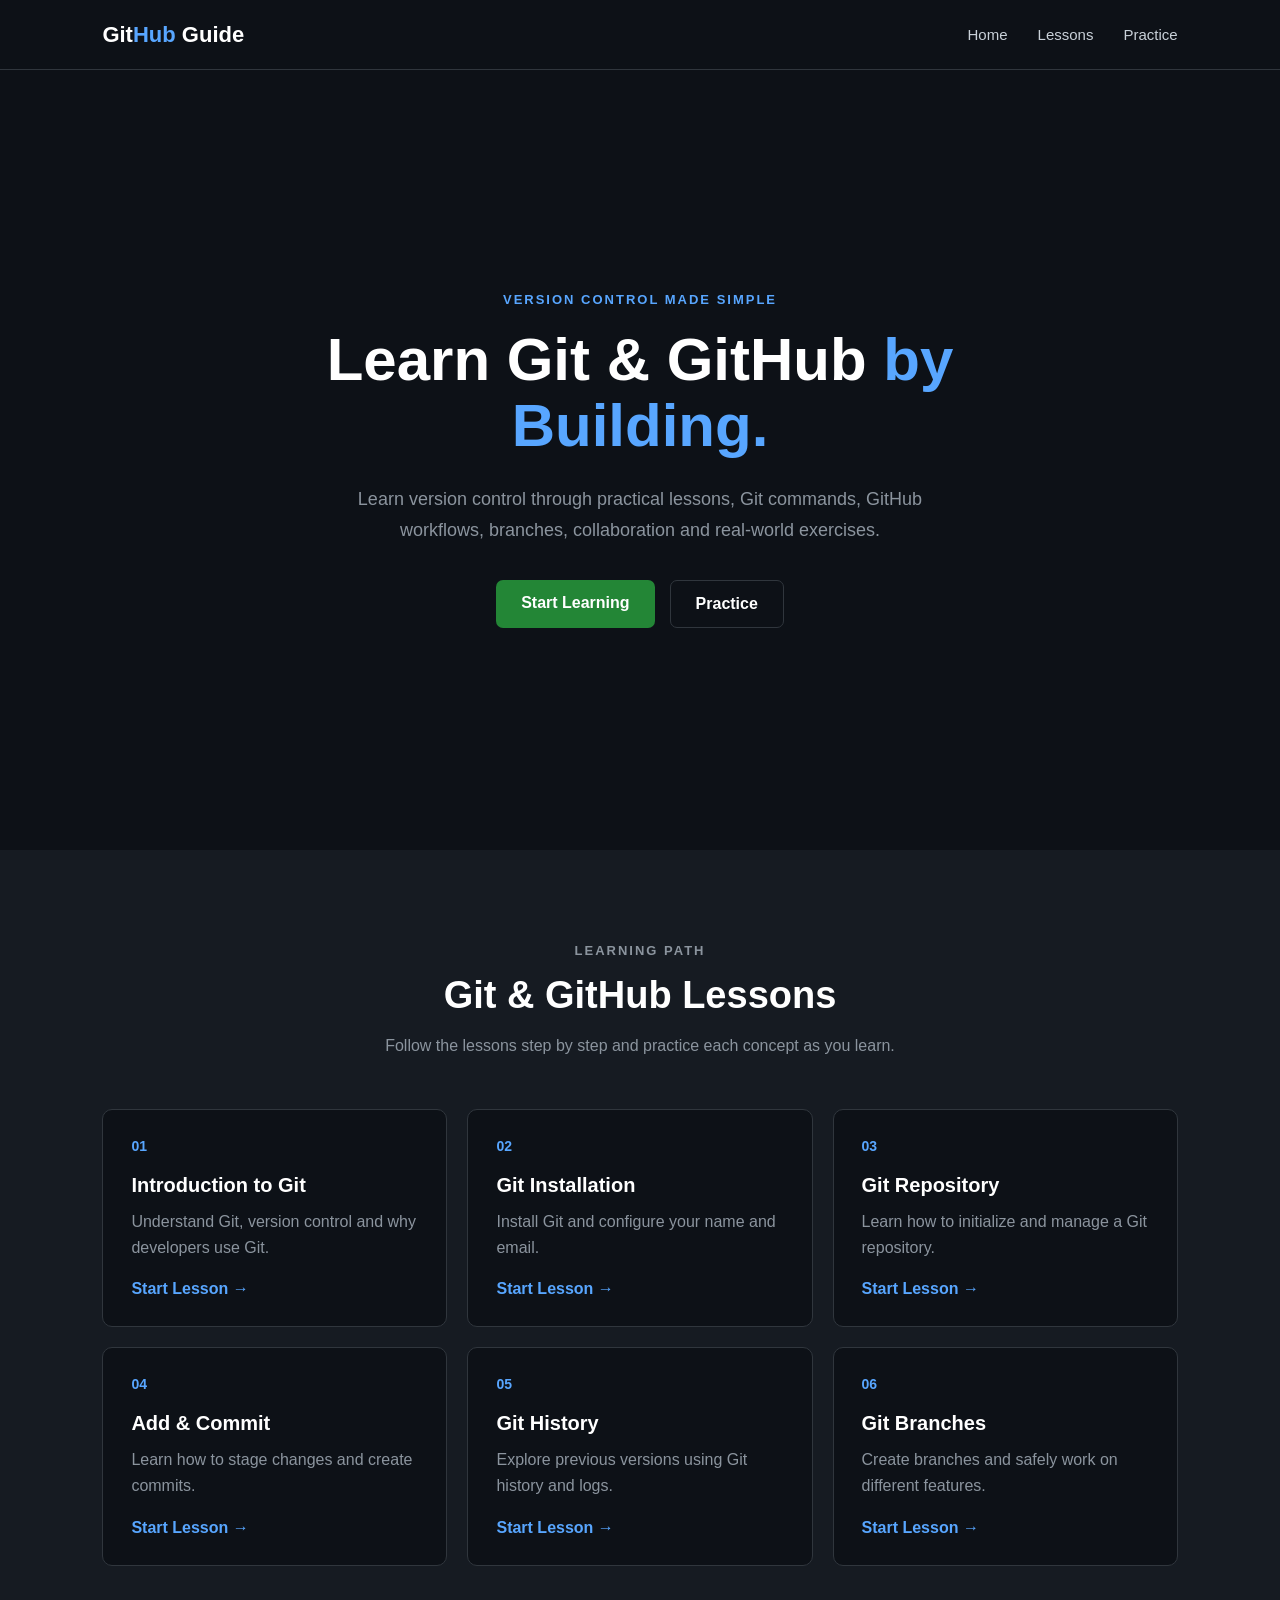
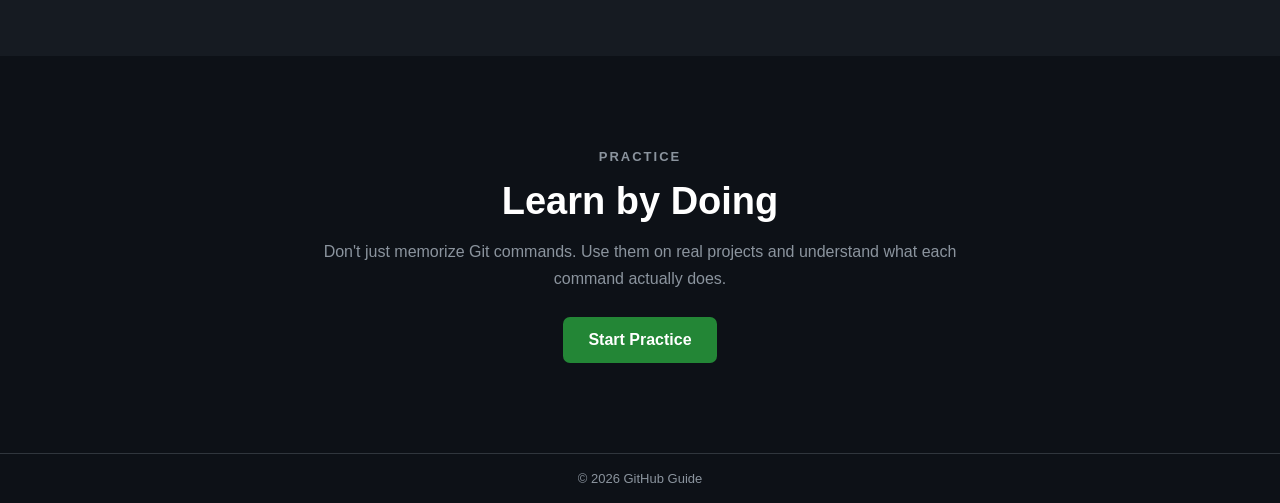
==== index.html @ 256d92c2 "Create lessons dashboard" ====
<!DOCTYPE html>
<html lang="en">

<head>
    <meta charset="UTF-8">
    <meta name="viewport" content="width=device-width, initial-scale=1.0">

    <title>GitHub Guide</title>

    <link rel="stylesheet" href="css/style.css">
</head>

<body>

    <!-- NAVIGATION -->

    <header class="navbar">

        <div class="logo">
            Git<span>Hub</span> Guide
        </div>

        <nav>
            <a href="index.html">Home</a>
            <a href="#lessons">Lessons</a>
            <a href="#practice">Practice</a>
        </nav>

    </header>


    <!-- HERO -->

    <main>

        <section class="hero">

            <div class="hero-content">

                <p class="tagline">
                    VERSION CONTROL MADE SIMPLE
                </p>

                <h1>
                    Learn Git & GitHub
                    <span>by Building.</span>
                </h1>

                <p class="description">
                    Learn version control through practical lessons,
                    Git commands, GitHub workflows, branches,
                    collaboration and real-world exercises.
                </p>

                <div class="buttons">

                    <a href="#lessons" class="btn primary">
                        Start Learning
                    </a>

                    <a href="#practice" class="btn secondary">
                        Practice
                    </a>

                </div>

            </div>

        </section>


        <!-- LESSONS -->

        <section class="lessons" id="lessons">

            <div class="section-heading">

                <p class="section-label">
                    LEARNING PATH
                </p>

                <h2>
                    Git & GitHub Lessons
                </h2>

                <p>
                    Follow the lessons step by step and practice
                    each concept as you learn.
                </p>

            </div>


            <div class="lesson-grid">

                <!-- LESSON 1 -->

                <div class="lesson-card">

                    <div class="lesson-number">
                        01
                    </div>

                    <h3>
                        Introduction to Git
                    </h3>

                    <p>
                        Understand Git, version control and
                        why developers use Git.
                    </p>

                    <a href="#">
                        Start Lesson →
                    </a>

                </div>


                <!-- LESSON 2 -->

                <div class="lesson-card">

                    <div class="lesson-number">
                        02
                    </div>

                    <h3>
                        Git Installation
                    </h3>

                    <p>
                        Install Git and configure your name
                        and email.
                    </p>

                    <a href="#">
                        Start Lesson →
                    </a>

                </div>


                <!-- LESSON 3 -->

                <div class="lesson-card">

                    <div class="lesson-number">
                        03
                    </div>

                    <h3>
                        Git Repository
                    </h3>

                    <p>
                        Learn how to initialize and manage
                        a Git repository.
                    </p>

                    <a href="#">
                        Start Lesson →
                    </a>

                </div>


                <!-- LESSON 4 -->

                <div class="lesson-card">

                    <div class="lesson-number">
                        04
                    </div>

                    <h3>
                        Add & Commit
                    </h3>

                    <p>
                        Learn how to stage changes and create
                        commits.
                    </p>

                    <a href="#">
                        Start Lesson →
                    </a>

                </div>


                <!-- LESSON 5 -->

                <div class="lesson-card">

                    <div class="lesson-number">
                        05
                    </div>

                    <h3>
                        Git History
                    </h3>

                    <p>
                        Explore previous versions using Git
                        history and logs.
                    </p>

                    <a href="#">
                        Start Lesson →
                    </a>

                </div>


                <!-- LESSON 6 -->

                <div class="lesson-card">

                    <div class="lesson-number">
                        06
                    </div>

                    <h3>
                        Git Branches
                    </h3>

                    <p>
                        Create branches and safely work on
                        different features.
                    </p>

                    <a href="#">
                        Start Lesson →
                    </a>

                </div>

            </div>

        </section>


        <!-- PRACTICE -->

        <section class="practice" id="practice">

            <div class="practice-content">

                <p class="section-label">
                    PRACTICE
                </p>

                <h2>
                    Learn by Doing
                </h2>

                <p>
                    Don't just memorize Git commands.
                    Use them on real projects and understand
                    what each command actually does.
                </p>

                <a href="#" class="btn primary">
                    Start Practice
                </a>

            </div>

        </section>

    </main>


    <!-- FOOTER -->

    <footer>

        <p>
            © 2026 GitHub Guide
        </p>

    </footer>


    <script src="js/script.js"></script>

</body>

</html>
---- css/style.css ----
* {
    margin: 0;
    padding: 0;
    box-sizing: border-box;
}

body {
    font-family: Arial, sans-serif;
    background: #0d1117;
    color: #ffffff;
}


/* NAVBAR */

.navbar {
    height: 70px;
    padding: 0 8%;
    display: flex;
    align-items: center;
    justify-content: space-between;

    border-bottom: 1px solid #30363d;
}

.logo {
    font-size: 22px;
    font-weight: bold;
}

.logo span {
    color: #58a6ff;
}

.navbar nav {
    display: flex;
    gap: 30px;
}

.navbar nav a {
    color: #c9d1d9;
    text-decoration: none;
    font-size: 15px;
}

.navbar nav a:hover {
    color: #58a6ff;
}


/* HERO */

.hero {
    min-height: calc(100vh - 120px);

    display: flex;
    align-items: center;
    justify-content: center;

    padding: 60px 8%;
}

.hero-content {
    max-width: 850px;
    text-align: center;
}

.tagline {
    color: #58a6ff;
    font-size: 13px;
    font-weight: bold;
    letter-spacing: 2px;
    margin-bottom: 20px;
}

h1 {
    font-size: 60px;
    line-height: 1.1;
    margin-bottom: 25px;
}

h1 span {
    color: #58a6ff;
}

.description {
    max-width: 650px;
    margin: auto;

    color: #8b949e;
    font-size: 18px;
    line-height: 1.7;
}


/* BUTTONS */

.buttons {
    margin-top: 35px;

    display: flex;
    justify-content: center;
    gap: 15px;
}

.btn {
    padding: 14px 25px;
    border-radius: 7px;

    text-decoration: none;
    font-weight: bold;
}

.primary {
    background: #238636;
    color: white;
}

.primary:hover {
    background: #2ea043;
}

.secondary {
    border: 1px solid #30363d;
    color: #ffffff;
}

.secondary:hover {
    background: #21262d;
}


/* FOOTER */

footer {
    height: 50px;

    display: flex;
    align-items: center;
    justify-content: center;

    border-top: 1px solid #30363d;

    color: #8b949e;
    font-size: 13px;
}

/* LESSONS */

.lessons {
    padding: 90px 8%;
    background: #161b22;
}

.section-heading {
    text-align: center;
    max-width: 650px;
    margin: 0 auto 50px;
}

.section-label {
    color: #58a6ff;
    font-size: 13px;
    font-weight: bold;
    letter-spacing: 2px;
    margin-bottom: 12px;
}

.section-heading h2,
.practice h2 {
    font-size: 38px;
    margin-bottom: 15px;
}

.section-heading p,
.practice p {
    color: #8b949e;
    line-height: 1.7;
}


/* LESSON GRID */

.lesson-grid {
    max-width: 1100px;
    margin: auto;

    display: grid;

    grid-template-columns:
        repeat(3, 1fr);

    gap: 20px;
}


/* LESSON CARD */

.lesson-card {
    padding: 28px;

    background: #0d1117;

    border: 1px solid #30363d;

    border-radius: 10px;

    transition: 0.3s;
}

.lesson-card:hover {
    transform: translateY(-5px);
    border-color: #58a6ff;
}

.lesson-number {
    color: #58a6ff;

    font-size: 14px;

    font-weight: bold;

    margin-bottom: 20px;
}

.lesson-card h3 {
    font-size: 20px;

    margin-bottom: 12px;
}

.lesson-card p {
    color: #8b949e;

    line-height: 1.6;

    margin-bottom: 20px;
}

.lesson-card a {
    color: #58a6ff;

    text-decoration: none;

    font-weight: bold;
}

.lesson-card a:hover {
    text-decoration: underline;
}


/* PRACTICE */

.practice {
    padding: 90px 8%;

    text-align: center;
}

.practice-content {
    max-width: 650px;

    margin: auto;
}

.practice .btn {
    display: inline-block;

    margin-top: 25px;
}


/* RESPONSIVE DESIGN */

@media (max-width: 850px) {

    .lesson-grid {
        grid-template-columns: repeat(2, 1fr);
    }

    h1 {
        font-size: 45px;
    }

}


@media (max-width: 600px) {

    .navbar {
        padding: 0 5%;
    }

    .navbar nav {
        gap: 12px;
    }

    .navbar nav a {
        font-size: 13px;
    }

    .lesson-grid {
        grid-template-columns: 1fr;
    }

    h1 {
        font-size: 38px;
    }

    .description {
        font-size: 16px;
    }

    .buttons {
        flex-direction: column;
    }

    .btn {
        display: block;
    }

}
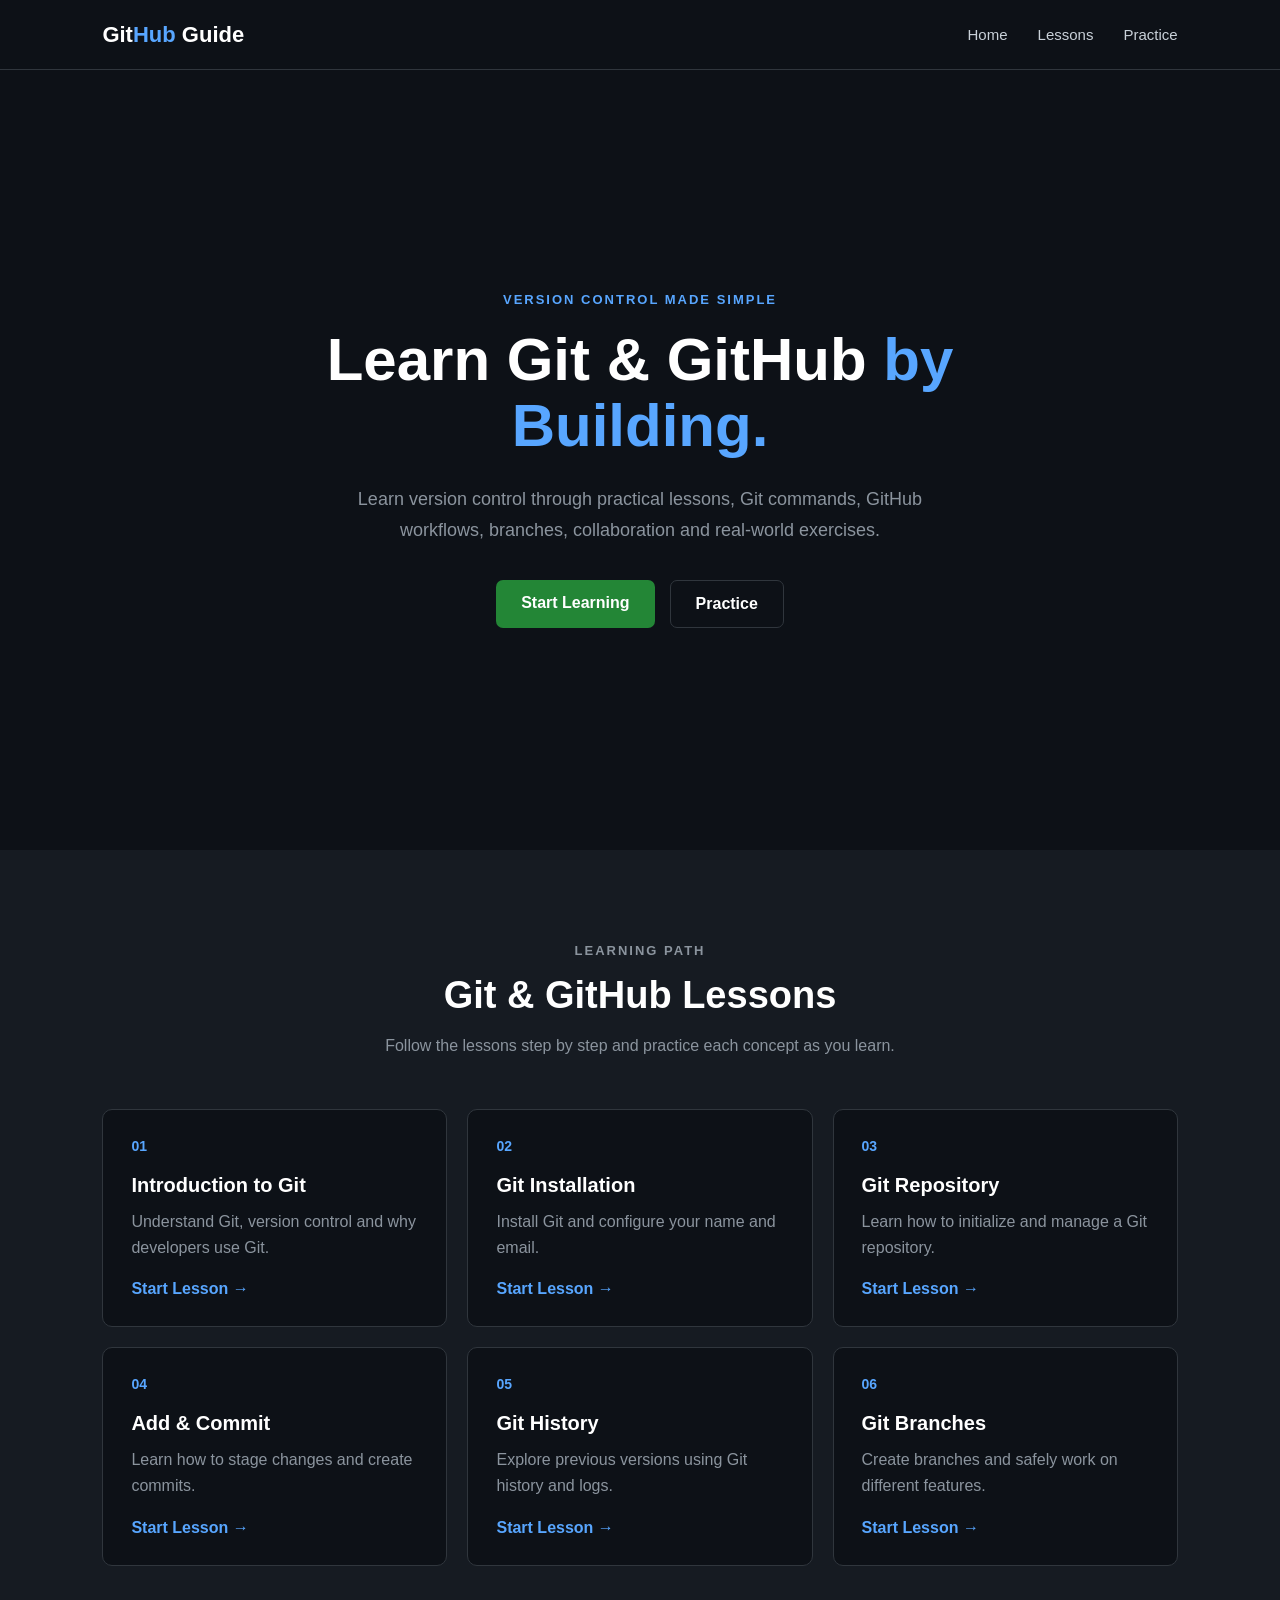
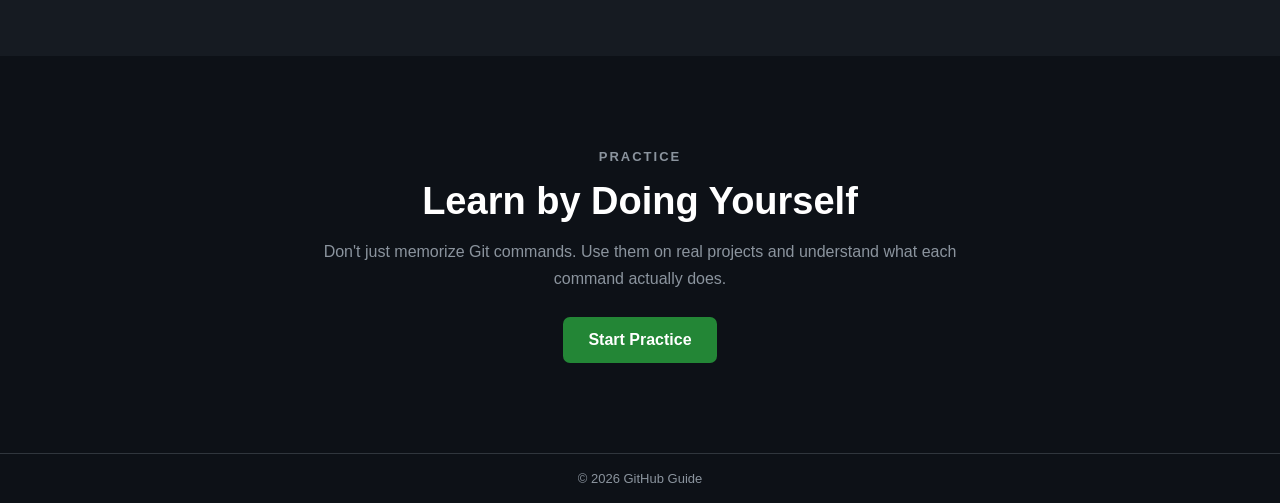
==== commit c861ab52: "Create lessons dashboards" ====
--- a/index.html
+++ b/index.html
@@ -252,7 +252,7 @@
                 </p>
 
                 <h2>
-                    Learn by Doing
+                    Learn by Doing Yourself
                 </h2>
 
                 <p>
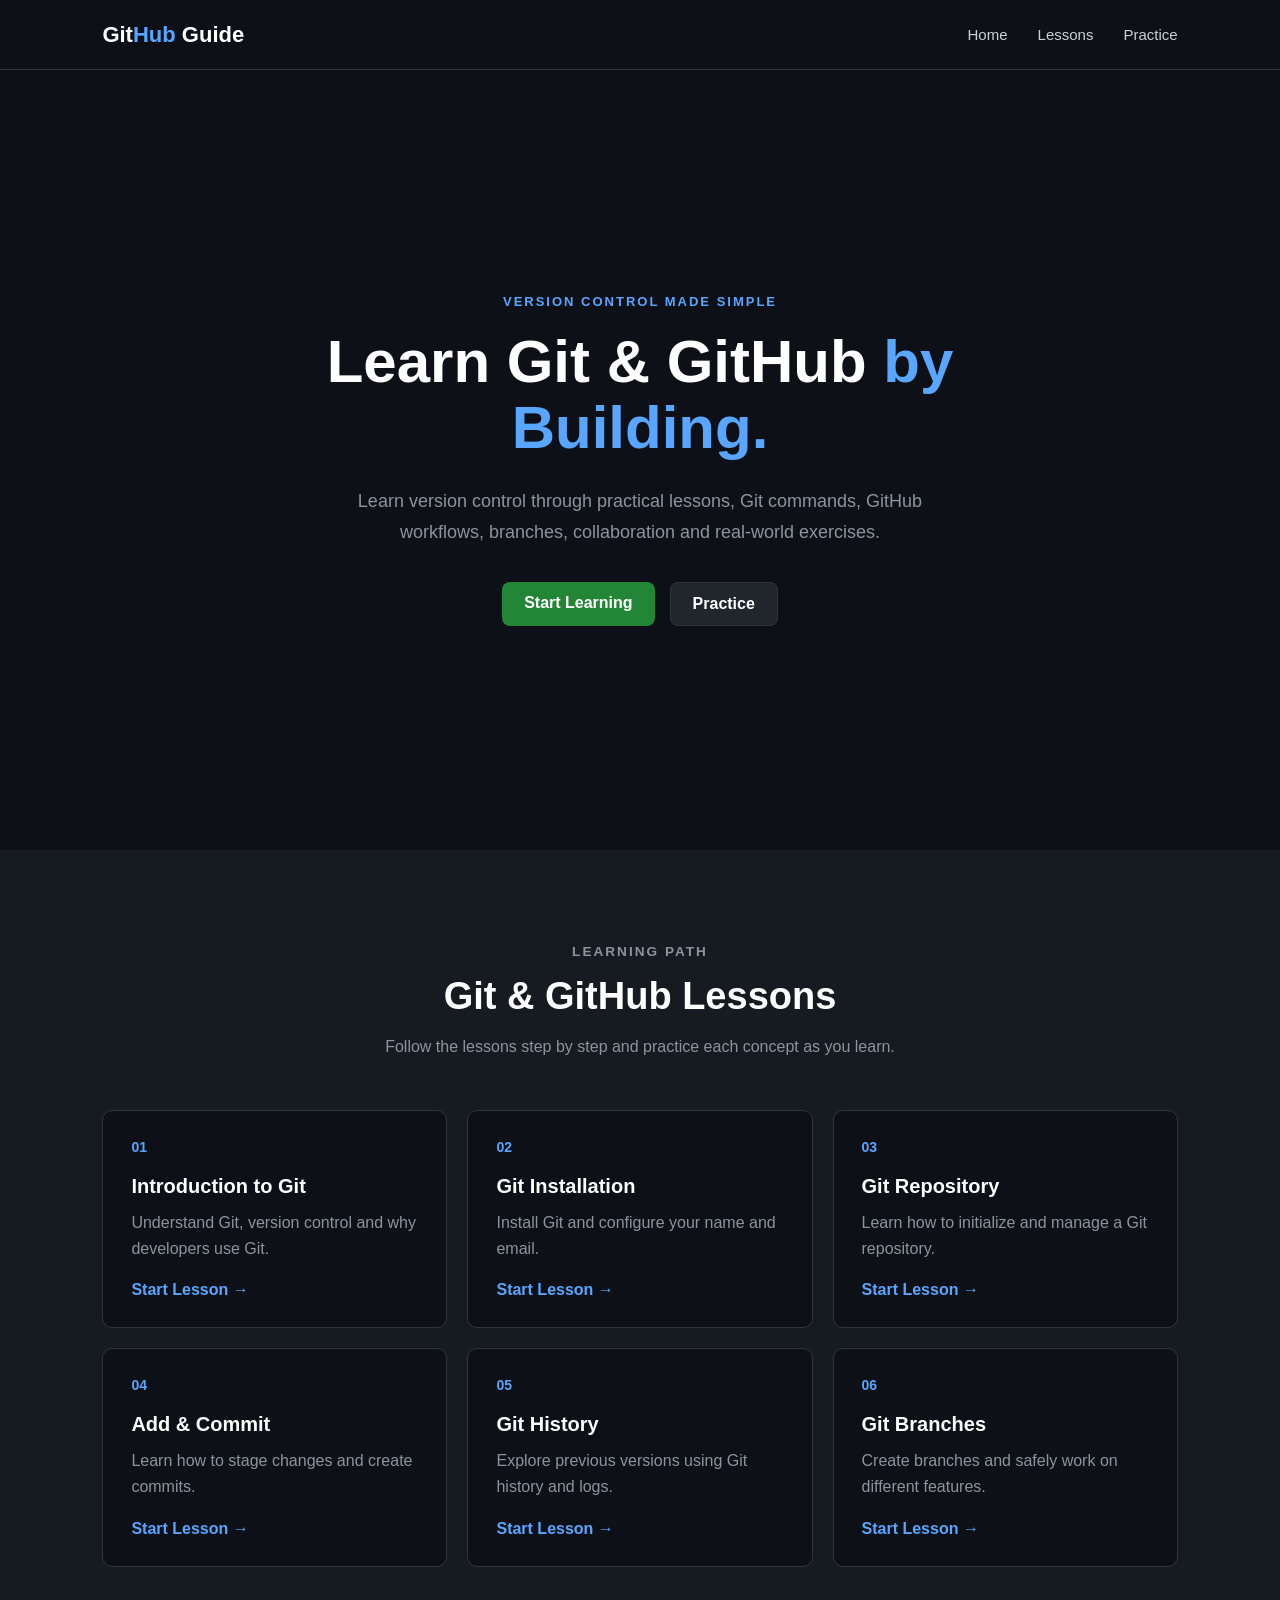
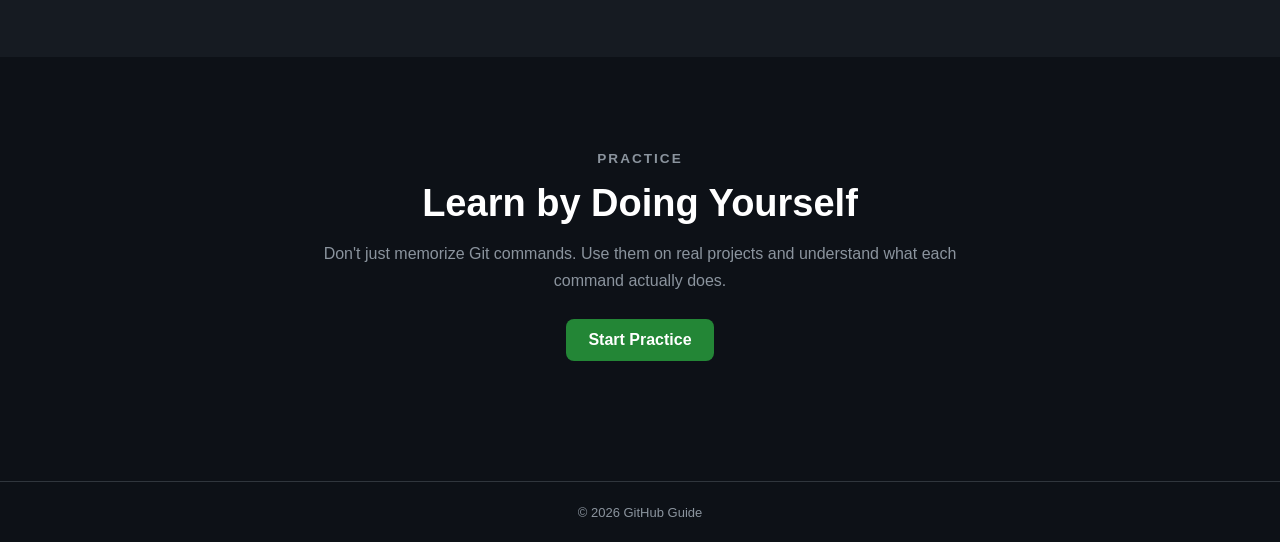
==== commit f730ccd4: "Link Git commands lesson" ====
--- a/index.html
+++ b/index.html
@@ -110,7 +110,7 @@
                         why developers use Git.
                     </p>
 
-                    <a href="#">
+                    <a href="pages/git-introduction.html">
                         Start Lesson →
                     </a>
 
@@ -134,7 +134,7 @@
                         and email.
                     </p>
 
-                    <a href="#">
+                    <a href="pages/git-commands.html">
                         Start Lesson →
                     </a>
 
--- a/css/style.css
+++ b/css/style.css
@@ -320,4 +320,243 @@
         display: block;
     }
 
+}
+
+/* LESSON PAGE */
+
+.lesson-page {
+    padding: 80px 8%;
+}
+
+.lesson-header {
+    max-width: 800px;
+    margin: 0 auto 50px;
+    text-align: center;
+}
+
+.lesson-header h1 {
+    margin-bottom: 20px;
+}
+
+.lesson-header p {
+    color: #8b949e;
+    line-height: 1.7;
+}
+
+.lesson-content {
+    max-width: 800px;
+    margin: auto;
+}
+
+.lesson-content h2 {
+    font-size: 28px;
+    margin-top: 40px;
+    margin-bottom: 15px;
+}
+
+.lesson-content p {
+    color: #8b949e;
+    line-height: 1.8;
+    margin-bottom: 20px;
+}
+
+.command-box {
+    background: #161b22;
+    border: 1px solid #30363d;
+    border-radius: 8px;
+    padding: 20px;
+    margin: 25px 0;
+}
+
+.command-box code {
+    display: block;
+    color: #58a6ff;
+    font-family: Consolas, monospace;
+    margin: 10px 0;
+}
+
+.lesson-navigation {
+    margin-top: 40px;
+}
+
+
+/* =========================================
+   GIT COMMANDS LESSON PAGE
+========================================= */
+
+.lesson-page {
+    max-width: 1000px;
+    margin: 0 auto;
+    padding: 70px 20px;
+}
+
+
+/* Lesson Header */
+
+.lesson-header {
+    text-align: center;
+    margin-bottom: 50px;
+}
+
+.section-label {
+    color: #58a6ff;
+    font-size: 0.85rem;
+    font-weight: 700;
+    letter-spacing: 2px;
+    margin-bottom: 12px;
+}
+
+.lesson-header h1 {
+    font-size: 2.8rem;
+    color: #ffffff;
+    margin-bottom: 18px;
+}
+
+.lesson-header > p:last-child {
+    color: #8b949e;
+    font-size: 1.05rem;
+    line-height: 1.7;
+}
+
+
+/* Lesson Content */
+
+.lesson-content {
+    background: #161b22;
+    border: 1px solid #30363d;
+    border-radius: 14px;
+    padding: 40px;
+}
+
+.lesson-content h2 {
+    color: #ffffff;
+    font-size: 1.4rem;
+    margin-top: 35px;
+    margin-bottom: 15px;
+}
+
+.lesson-content h2:first-child {
+    margin-top: 0;
+}
+
+.lesson-content p {
+    color: #8b949e;
+    line-height: 1.7;
+    margin-bottom: 25px;
+}
+
+
+/* Command Box */
+
+.command-box {
+    background: #0d1117;
+    border: 1px solid #30363d;
+    border-left: 4px solid #58a6ff;
+    border-radius: 8px;
+    padding: 18px 20px;
+    margin-bottom: 15px;
+    overflow-x: auto;
+}
+
+.command-box code {
+    color: #79c0ff;
+    font-family: "Courier New", monospace;
+    font-size: 1rem;
+    white-space: nowrap;
+}
+
+
+/* Navigation */
+
+.lesson-navigation {
+    margin-top: 45px;
+    padding-top: 30px;
+    border-top: 1px solid #30363d;
+}
+
+.btn {
+    display: inline-block;
+    padding: 12px 22px;
+    border-radius: 8px;
+    text-decoration: none;
+    font-weight: 600;
+    transition: 0.3s ease;
+}
+
+.btn.secondary {
+    color: #ffffff;
+    background: #21262d;
+    border: 1px solid #30363d;
+}
+
+.btn.secondary:hover {
+    background: #30363d;
+    border-color: #8b949e;
+    transform: translateY(-2px);
+}
+
+
+/* Footer */
+
+footer {
+    text-align: center;
+    padding: 30px 20px;
+    border-top: 1px solid #30363d;
+    color: #8b949e;
+    margin-top: 30px;
+}
+
+
+/* =========================================
+   RESPONSIVE DESIGN
+========================================= */
+
+@media (max-width: 768px) {
+
+    .lesson-page {
+        padding: 50px 15px;
+    }
+
+    .lesson-header h1 {
+        font-size: 2.2rem;
+    }
+
+    .lesson-content {
+        padding: 25px 20px;
+    }
+
+    .lesson-content h2 {
+        font-size: 1.25rem;
+    }
+
+    .command-box {
+        padding: 15px;
+    }
+
+    .command-box code {
+        font-size: 0.9rem;
+    }
+
+}
+
+
+@media (max-width: 480px) {
+
+    .lesson-header h1 {
+        font-size: 1.8rem;
+    }
+
+    .lesson-header > p:last-child {
+        font-size: 0.95rem;
+    }
+
+    .lesson-content {
+        padding: 20px 15px;
+    }
+
+    .btn {
+        width: 100%;
+        text-align: center;
+    }
+
 }
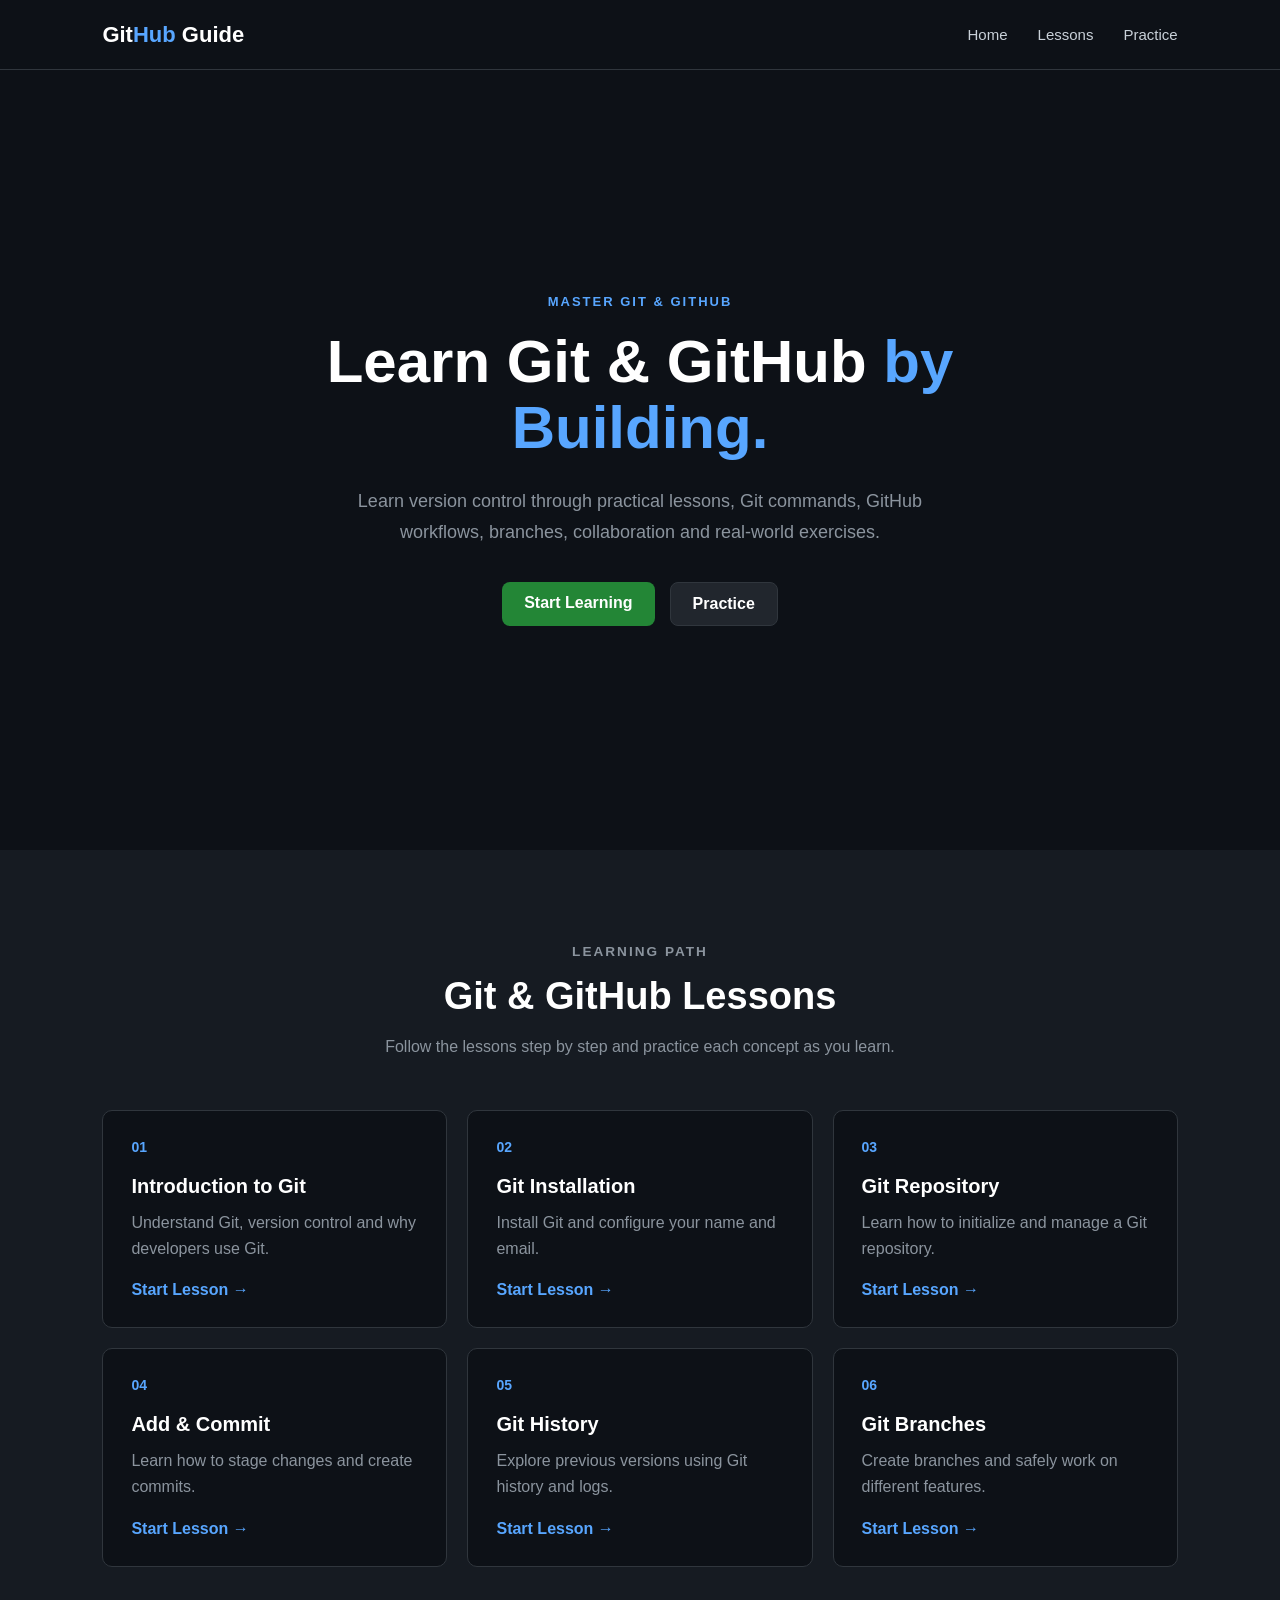
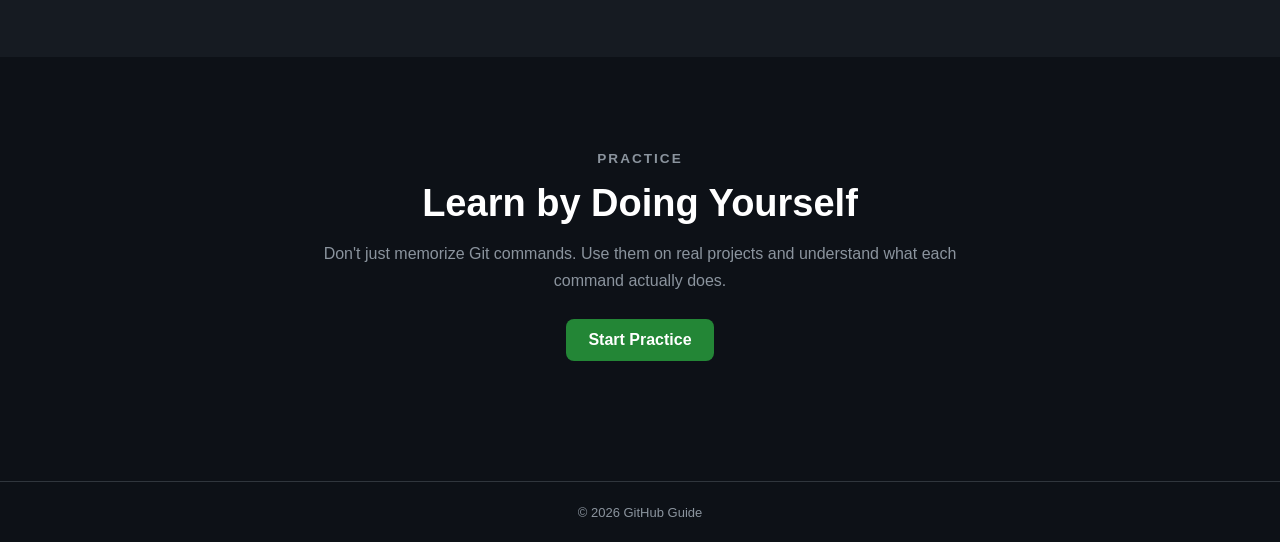
==== commit 614a176a: "Update homepage tagline" ====
--- a/index.html
+++ b/index.html
@@ -38,7 +38,7 @@
             <div class="hero-content">
 
                 <p class="tagline">
-                    VERSION CONTROL MADE SIMPLE
+                    MASTER GIT & GITHUB
                 </p>
 
                 <h1>
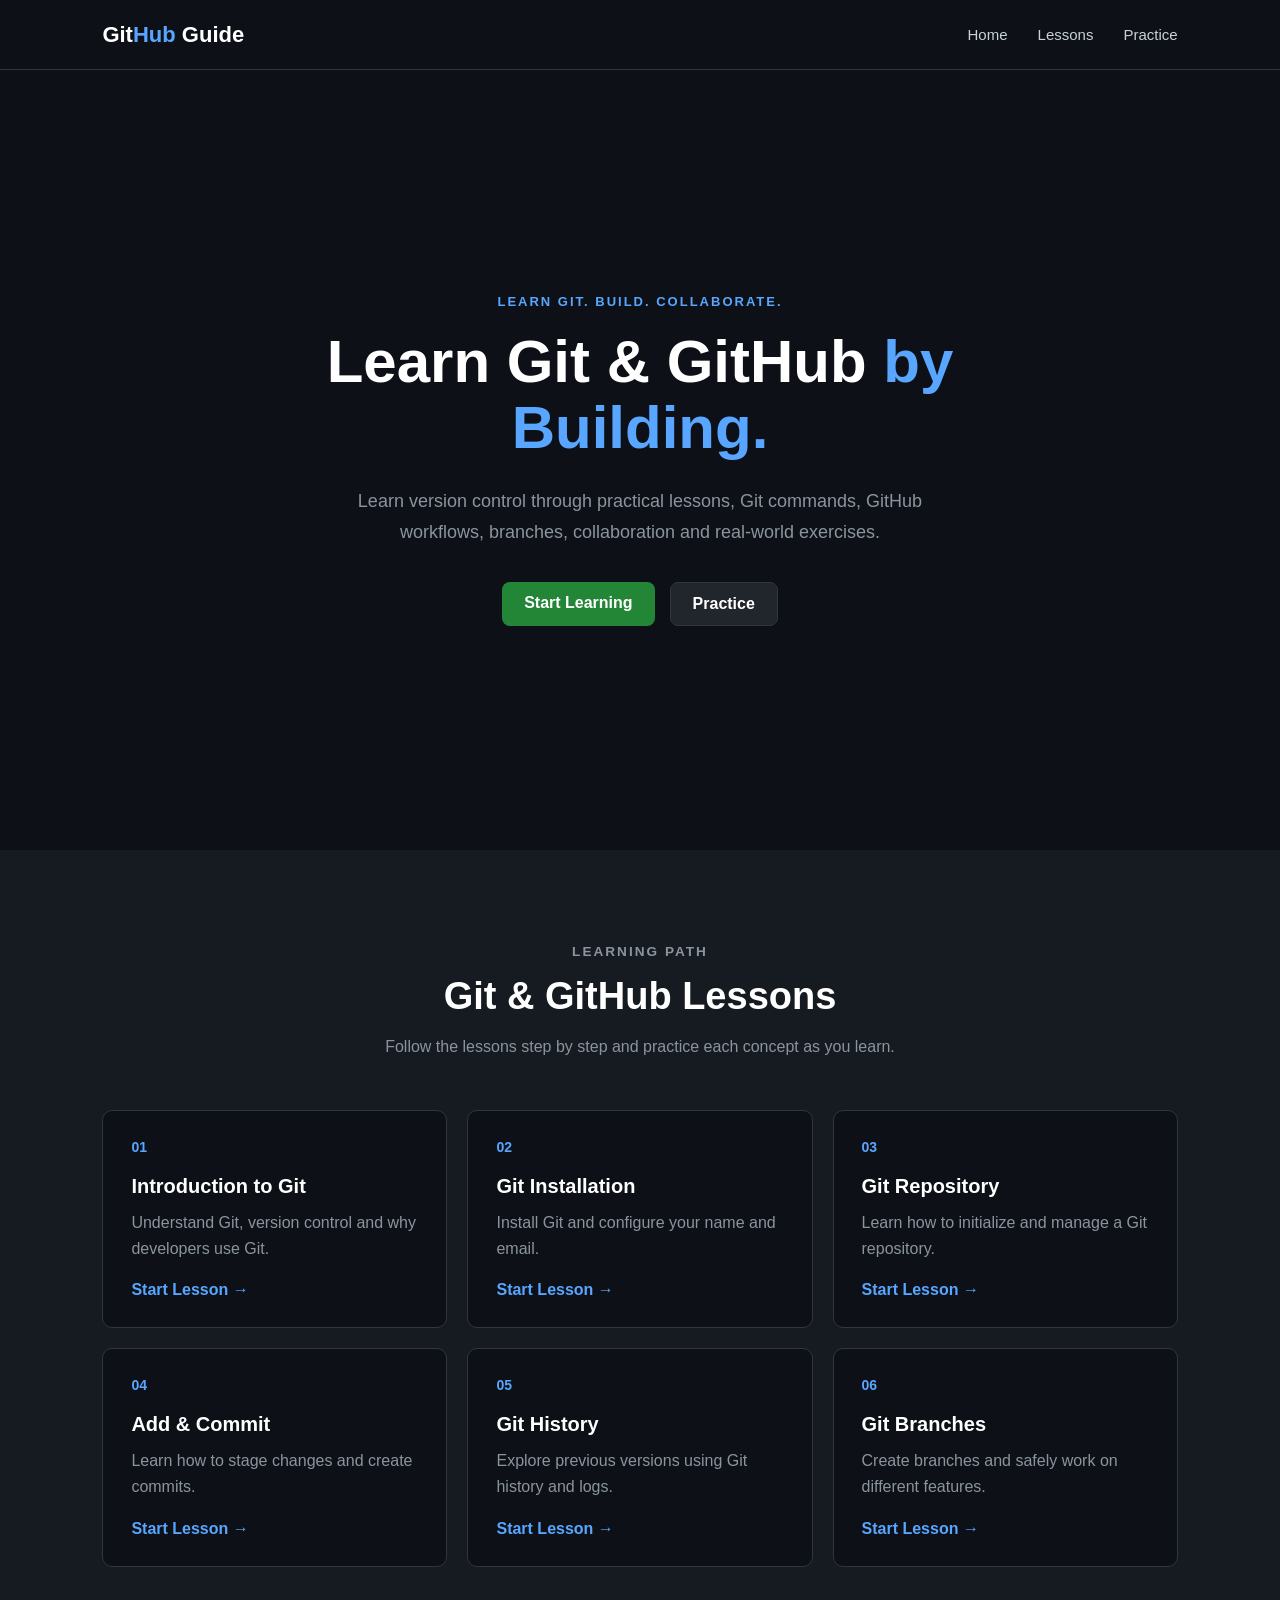
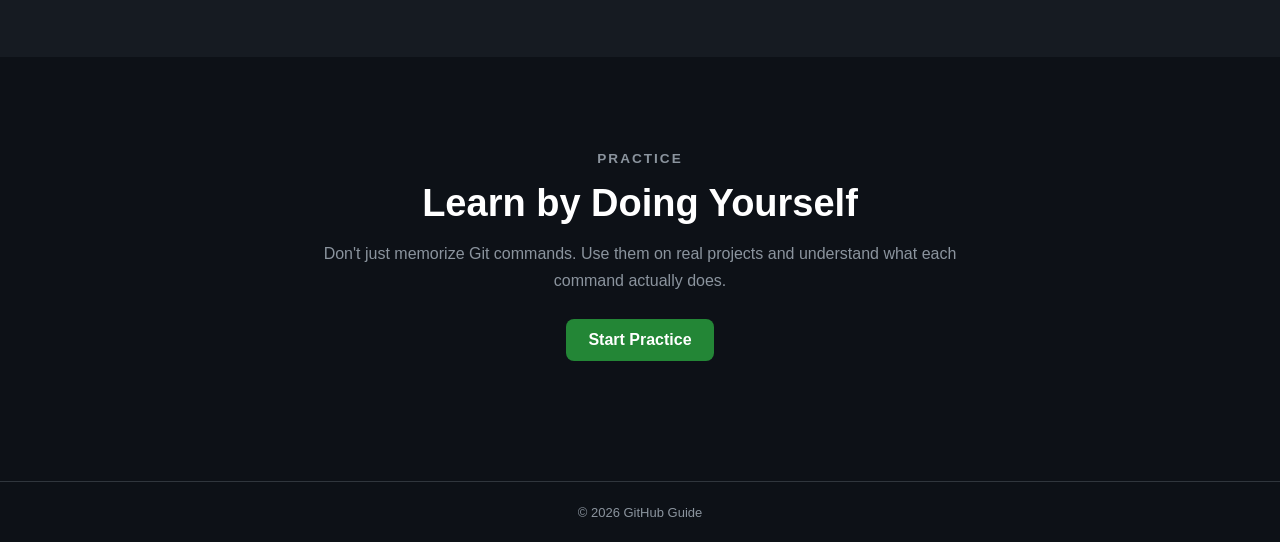
==== commit 9c8ec87b: "Update homepage message" ====
--- a/index.html
+++ b/index.html
@@ -38,7 +38,7 @@
             <div class="hero-content">
 
                 <p class="tagline">
-                    MASTER GIT & GITHUB
+    LEARN GIT. BUILD. COLLABORATE.
                 </p>
 
                 <h1>
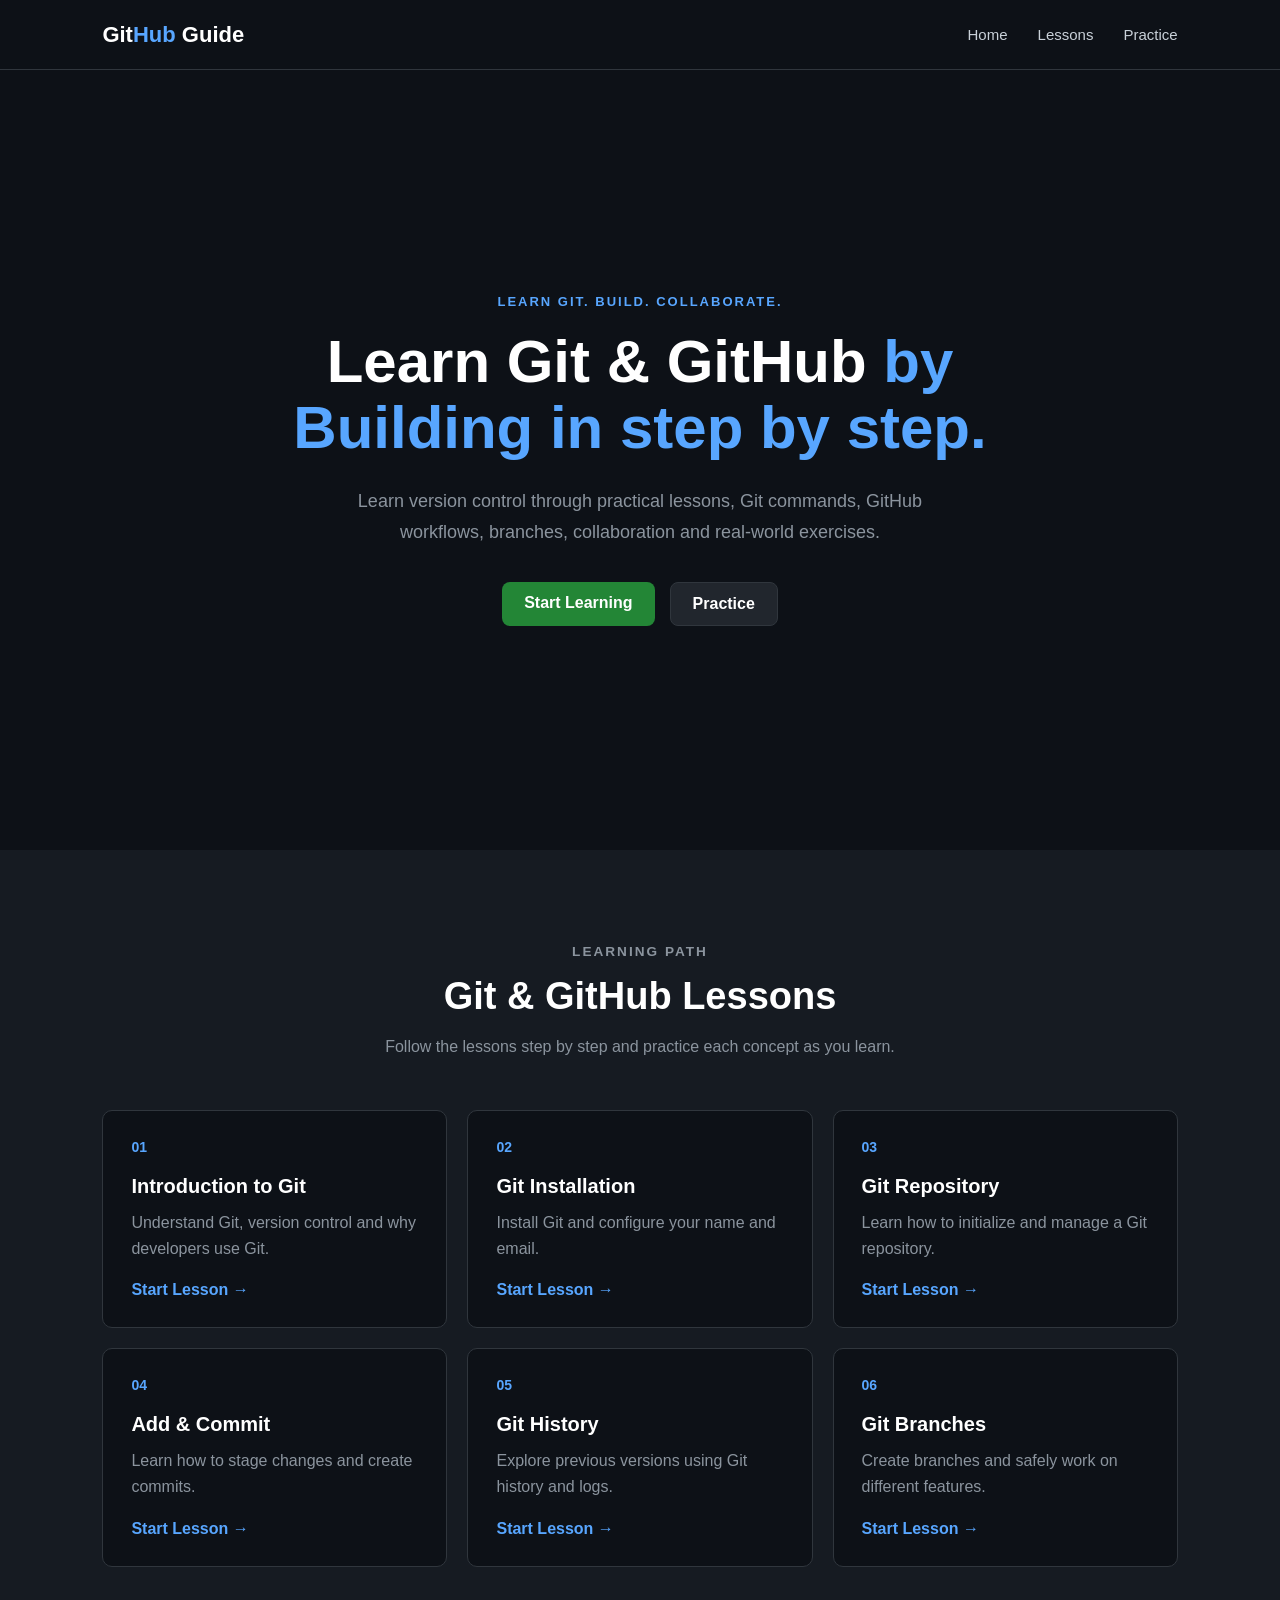
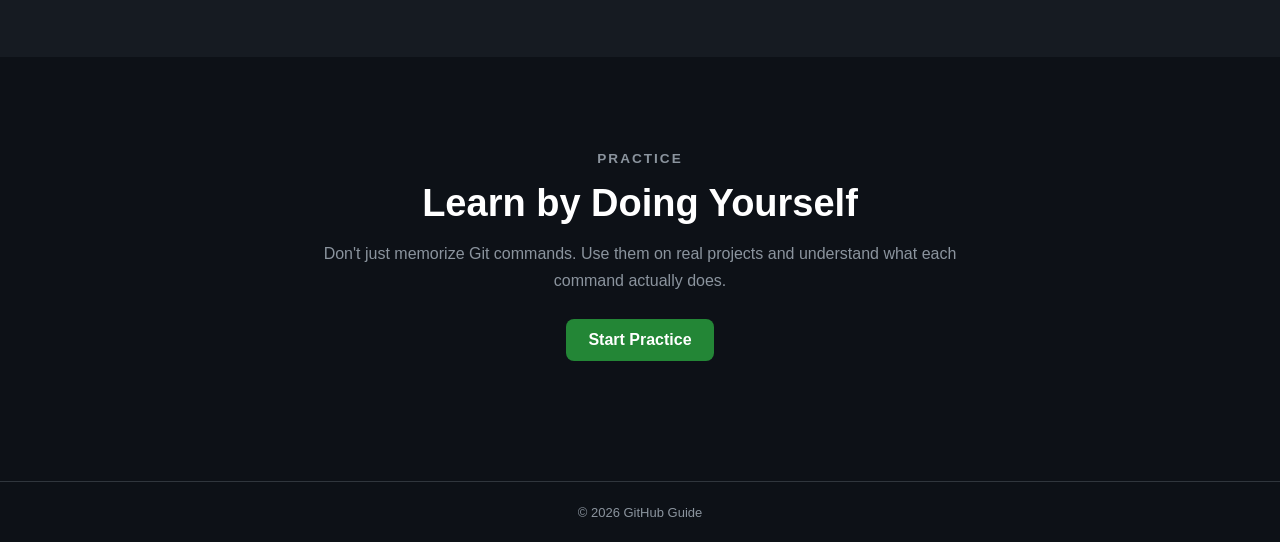
==== commit eb738614: "Update website description" ====
--- a/index.html
+++ b/index.html
@@ -43,7 +43,7 @@
 
                 <h1>
                     Learn Git & GitHub
-                    <span>by Building.</span>
+                    <span>by Building in step by step.</span>
                 </h1>
 
                 <p class="description">
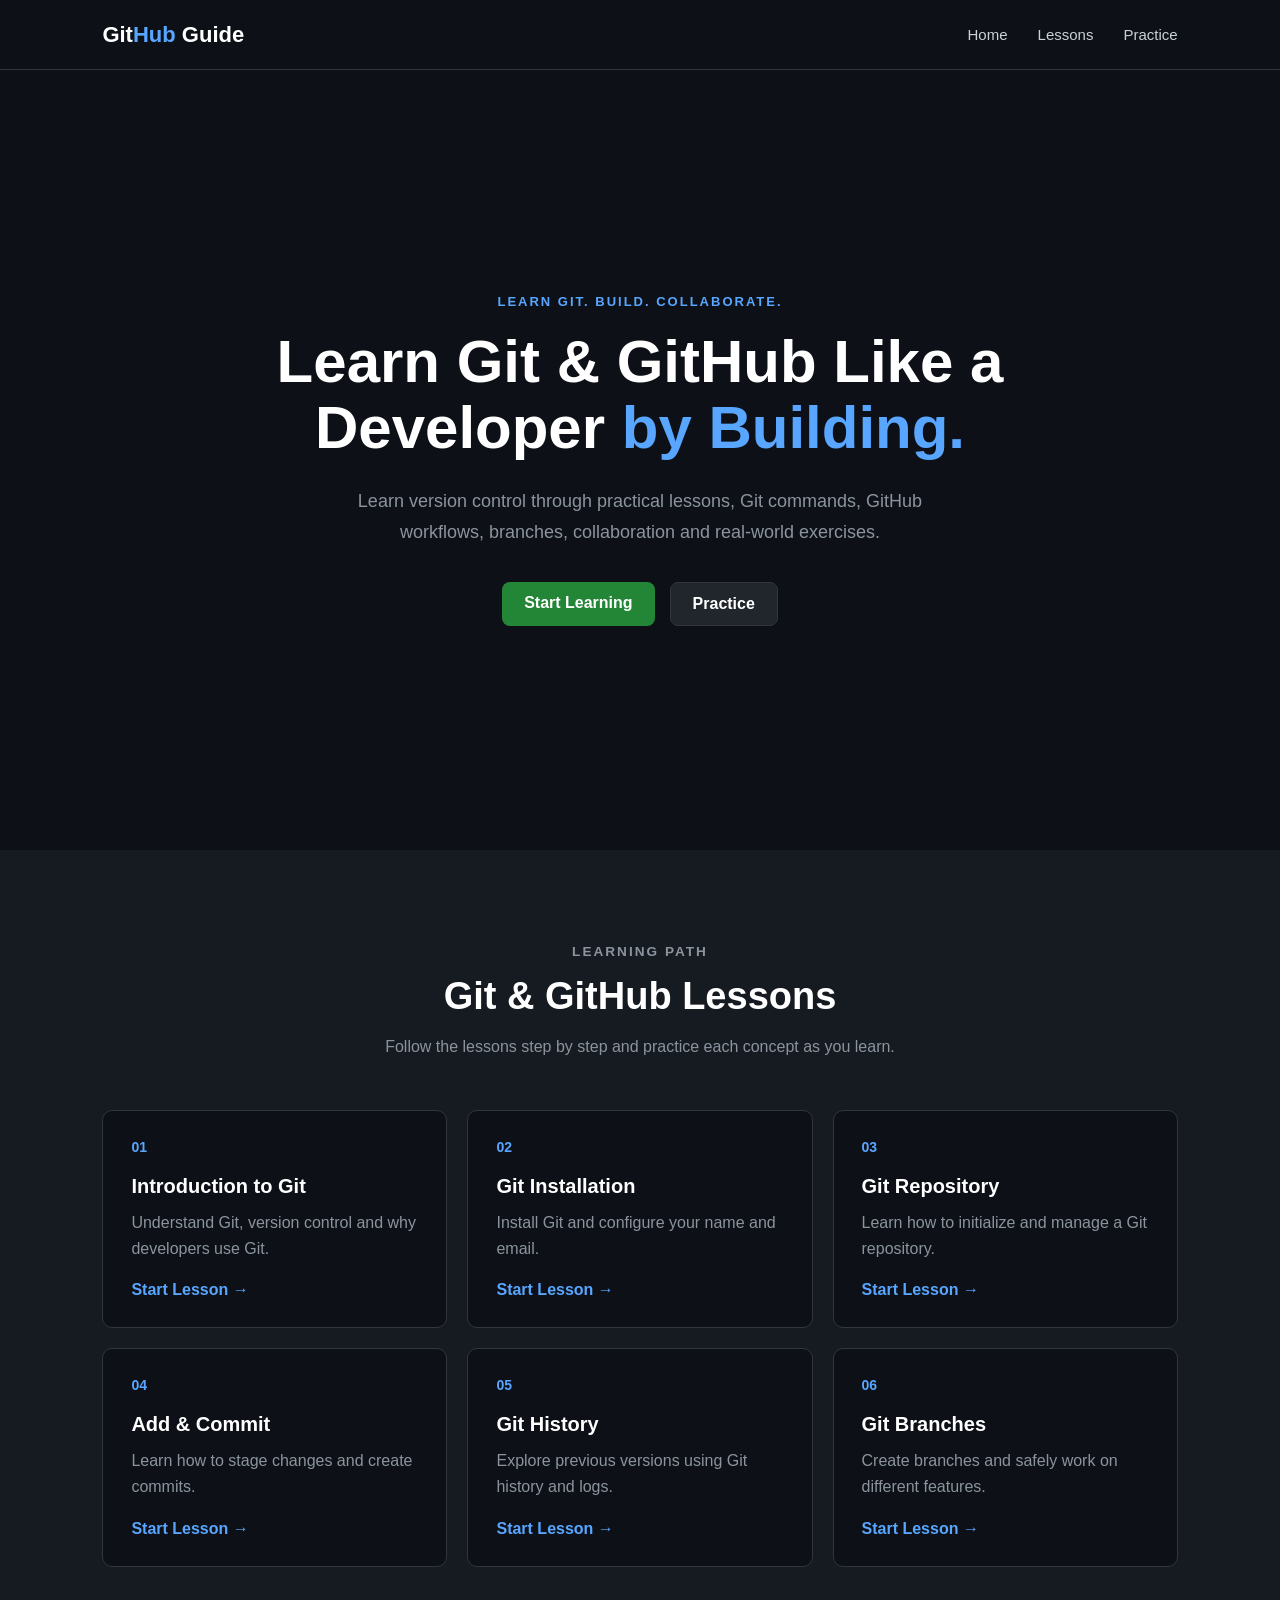
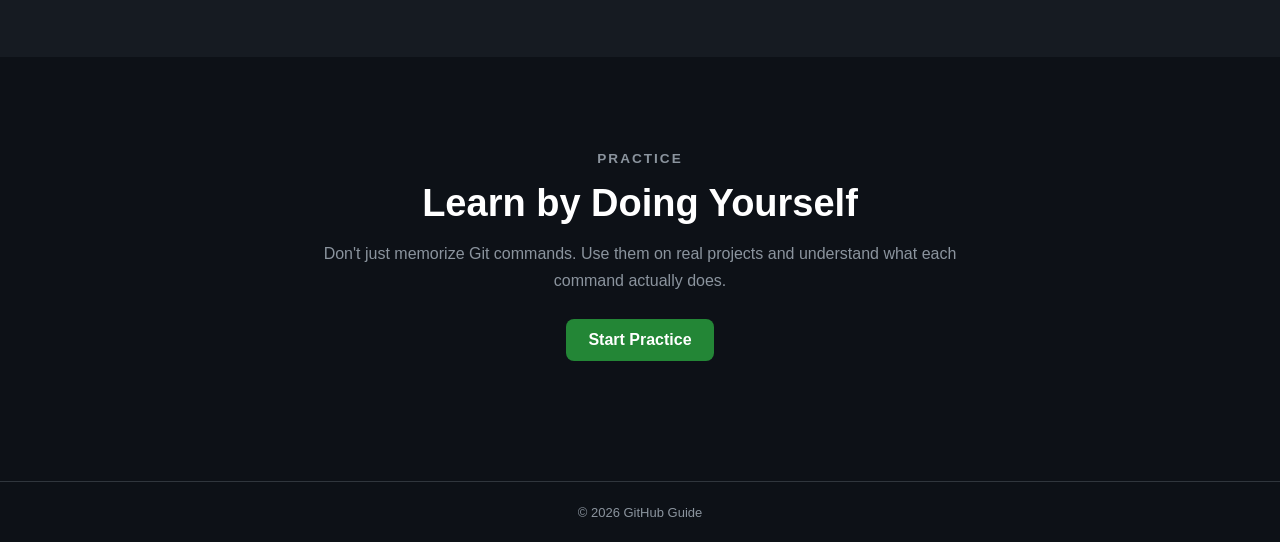
==== commit a99c3eb8: "Update homepage heading" ====
--- a/index.html
+++ b/index.html
@@ -42,8 +42,8 @@
                 </p>
 
                 <h1>
-                    Learn Git & GitHub
-                    <span>by Building in step by step.</span>
+                    Learn Git & GitHub Like a Developer
+                    <span>by Building.</span>
                 </h1>
 
                 <p class="description">
